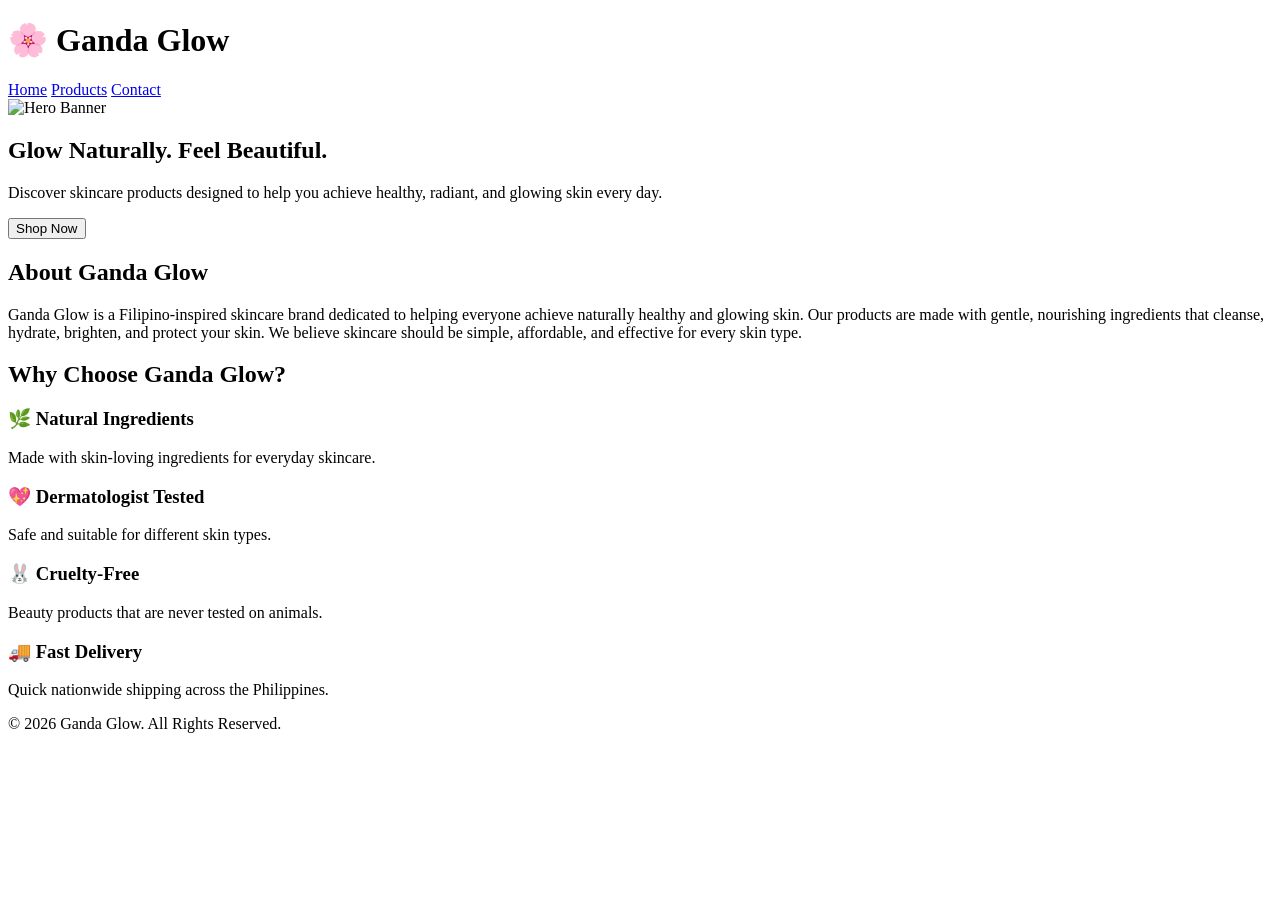
==== index.html @ 42343763 "Add files via upload" ====
<!DOCTYPE html>
<html lang="en">

<head>

    <meta charset="UTF-8">
    <meta name="viewport" content="width=device-width, initial-scale=1.0">
    <meta name="description" content="Ganda Glow offers affordable skincare products for healthy, glowing skin.">

    <title>Ganda Glow | Home</title>

    <link rel="stylesheet" href="css/style.css">

    <link href="https://fonts.googleapis.com/css2?family=Poppins:wght@300;400;600;700&display=swap" rel="stylesheet">

</head>

<body>

<header>

    <h1>🌸 Ganda Glow</h1>

    <nav>
        <a href="index.html">Home</a>
        <a href="products.html">Products</a>
        <a href="contact.html">Contact</a>
    </nav>

</header>

<main>

<section class="hero">

   <img src="./images/hero.png" alt="Hero Banner" class="hero-image">

    <h2>Glow Naturally. Feel Beautiful.</h2>

    <p>
        Discover skincare products designed to help you achieve healthy,
        radiant, and glowing skin every day.
    </p>

    <button onclick="location.href='products.html'">
        Shop Now
    </button>

</section>

<section class="about">

<h2>About Ganda Glow</h2>

<p>

Ganda Glow is a Filipino-inspired skincare brand dedicated to helping everyone achieve naturally healthy and glowing skin.
Our products are made with gentle, nourishing ingredients that cleanse, hydrate, brighten, and protect your skin.
We believe skincare should be simple, affordable, and effective for every skin type.

</p>

</section>

<section class="why">

<h2>Why Choose Ganda Glow?</h2>

<div class="why-container">

<div class="why-card">
<h3>🌿 Natural Ingredients</h3>
<p>Made with skin-loving ingredients for everyday skincare.</p>
</div>

<div class="why-card">
<h3>💖 Dermatologist Tested</h3>
<p>Safe and suitable for different skin types.</p>
</div>

<div class="why-card">
<h3>🐰 Cruelty-Free</h3>
<p>Beauty products that are never tested on animals.</p>
</div>

<div class="why-card">
<h3>🚚 Fast Delivery</h3>
<p>Quick nationwide shipping across the Philippines.</p>
</div>

</div>

</section>

</main>

<footer>

<p>© 2026 Ganda Glow. All Rights Reserved.</p>

</footer>

<script src="js/script.js"></script>

</body>

</html>
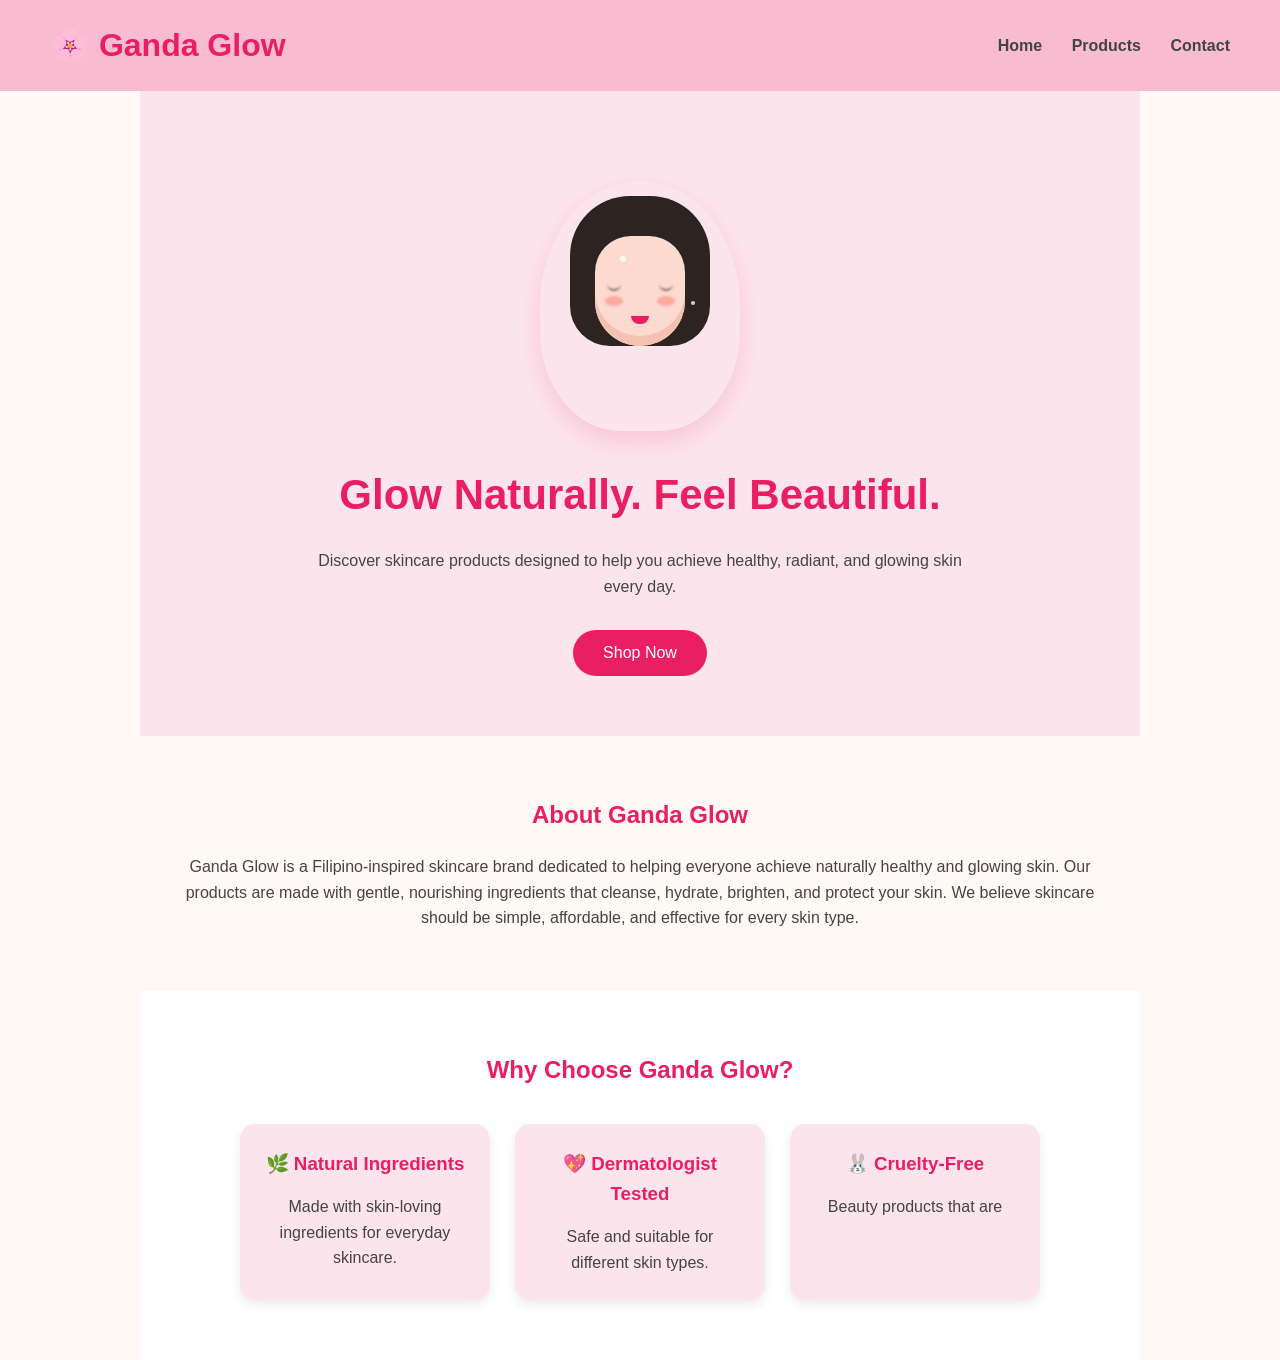
==== commit 84bcf7e8: "Implement" ====
--- a/index.html
+++ b/index.html
@@ -2,38 +2,138 @@
 <html lang="en">
 
 <head>
-
     <meta charset="UTF-8">
     <meta name="viewport" content="width=device-width, initial-scale=1.0">
     <meta name="description" content="Ganda Glow offers affordable skincare products for healthy, glowing skin.">
+    <title>Ganda Glow | Home</title>
+    <link rel="stylesheet" href="style.css">
+    <link href="https://fonts.googleapis.com/css2?family=Poppins:wght@300;400;600;700&display=swap" rel="stylesheet">
+    <style>
+        /* CSS-ONLY ABSTRACT PORTRAIT AND STYLING */
+        .girlier-container {
+            display: flex;
+            flex-direction: column;
+            align-items: center;
+            justify-content: center;
+            margin: 30px auto;
+        }
 
-    <title>Ganda Glow | Home</title>
+        /* Pure CSS Art Base */
+        .css-girl-portrait {
+            position: relative;
+            width: 200px;
+            height: 250px;
+            background: #FCE4EC; /* Soft girly backdrop circle */
+            border-radius: 50% 50% 40% 40%;
+            display: flex;
+            align-items: center;
+            justify-content: center;
+            overflow: hidden;
+            box-shadow: 0 10px 25px rgba(233, 30, 99, 0.15);
+        }
 
-    <link rel="stylesheet" href="css/style.css">
+        /* Dark Smooth Hair silhouette */
+        .css-girl-portrait::before {
+            content: '';
+            position: absolute;
+            top: 15px;
+            width: 140px;
+            height: 150px;
+            background: #2D2321;
+            border-radius: 60px 60px 40px 40px;
+            z-index: 1;
+        }
 
-    <link href="https://fonts.googleapis.com/css2?family=Poppins:wght@300;400;600;700&display=swap" rel="stylesheet">
+        /* Face and Neck structure */
+        .css-girl-portrait::after {
+            content: '';
+            position: absolute;
+            top: 55px;
+            width: 90px;
+            height: 110px;
+            background: #FCDAD0;
+            border-radius: 40px 40px 50px 50px;
+            z-index: 2;
+            box-shadow: inset 0 -10px 0 #F5C2B2;
+        }
 
+        /* Cute rosy cheeks and closed glowing eyes using CSS */
+        .face-details {
+            position: absolute;
+            top: 115px;
+            width: 70px;
+            display: flex;
+            justify-content: space-between;
+            z-index: 3;
+        }
+
+        .blush {
+            width: 18px;
+            height: 10px;
+            background: #FF8A80;
+            border-radius: 50%;
+            opacity: 0.6;
+            filter: blur(1px);
+        }
+
+        /* Soft abstract closed lash arches */
+        .eye-arch {
+            position: absolute;
+            width: 14px;
+            height: 7px;
+            border-bottom: 2px solid #2D2321;
+            border-radius: 0 0 10px 10px;
+            top: -12px;
+        }
+        .eye-left { left: 2px; }
+        .eye-right { right: 2px; }
+
+        .lips {
+            position: absolute;
+            top: 135px;
+            width: 18px;
+            height: 8px;
+            background: #E91E63;
+            border-radius: 0 0 10px 10px;
+            z-index: 3;
+        }
+
+        /* Sparkling magic glow items */
+        .sparkle-dot {
+            position: absolute;
+            background: #FFF;
+            border-radius: 50%;
+            z-index: 4;
+            opacity: 0.8;
+        }
+    </style>
 </head>
 
 <body>
 
 <header>
-
     <h1>🌸 Ganda Glow</h1>
-
     <nav>
         <a href="index.html">Home</a>
         <a href="products.html">Products</a>
         <a href="contact.html">Contact</a>
     </nav>
-
 </header>
 
 <main>
-
 <section class="hero">
 
-   <img src="./images/hero.png" alt="Hero Banner" class="hero-image">
+    <div class="girlier-container">
+        <div class="css-girl-portrait">
+            <div class="face-details">
+                <div class="blush"><div class="eye-arch eye-left"></div></div>
+                <div class="blush"><div class="eye-arch eye-right"></div></div>
+            </div>
+            <div class="lips"></div>
+            <div class="sparkle-dot" style="width: 6px; height: 6px; top: 75px; left: 80px;"></div>
+            <div class="sparkle-dot" style="width: 4px; height: 4px; top: 120px; right: 45px;"></div>
+        </div>
+    </div>
 
     <h2>Glow Naturally. Feel Beautiful.</h2>
 
@@ -45,63 +145,34 @@
     <button onclick="location.href='products.html'">
         Shop Now
     </button>
-
 </section>
 
 <section class="about">
-
-<h2>About Ganda Glow</h2>
-
-<p>
-
-Ganda Glow is a Filipino-inspired skincare brand dedicated to helping everyone achieve naturally healthy and glowing skin.
-Our products are made with gentle, nourishing ingredients that cleanse, hydrate, brighten, and protect your skin.
-We believe skincare should be simple, affordable, and effective for every skin type.
-
-</p>
-
+    <h2>About Ganda Glow</h2>
+    <p>
+        Ganda Glow is a Filipino-inspired skincare brand dedicated to helping
+        everyone achieve naturally healthy and glowing skin. Our products are
+        made with gentle, nourishing ingredients that cleanse, hydrate,
+        brighten, and protect your skin.
+        We believe skincare should be simple, affordable, and effective for
+        every skin type.
+    </p>
 </section>
 
 <section class="why">
+    <h2>Why Choose Ganda Glow?</h2>
 
-<h2>Why Choose Ganda Glow?</h2>
+    <div class="why-container">
+        <div class="why-card">
+            <h3>🌿 Natural Ingredients</h3>
+            <p>Made with skin-loving ingredients for everyday skincare.</p>
+        </div>
 
-<div class="why-container">
+        <div class="why-card">
+            <h3>💖 Dermatologist Tested</h3>
+            <p>Safe and suitable for different skin types.</p>
+        </div>
 
-<div class="why-card">
-<h3>🌿 Natural Ingredients</h3>
-<p>Made with skin-loving ingredients for everyday skincare.</p>
-</div>
-
-<div class="why-card">
-<h3>💖 Dermatologist Tested</h3>
-<p>Safe and suitable for different skin types.</p>
-</div>
-
-<div class="why-card">
-<h3>🐰 Cruelty-Free</h3>
-<p>Beauty products that are never tested on animals.</p>
-</div>
-
-<div class="why-card">
-<h3>🚚 Fast Delivery</h3>
-<p>Quick nationwide shipping across the Philippines.</p>
-</div>
-
-</div>
-
-</section>
-
-</main>
-
-<footer>
-
-<p>© 2026 Ganda Glow. All Rights Reserved.</p>
-
-</footer>
-
-<script src="js/script.js"></script>
-
-</body>
-
-</html>+        <div class="why-card">
+            <h3>🐰 Cruelty-Free</h3>
+            <p>Beauty products that are
--- a/style.css
+++ b/style.css
@@ -0,0 +1,262 @@
+/* ==========================
+   Ganda Glow - style.css
+========================== */
+
+/* Reset */
+* {
+    margin: 0;
+    padding: 0;
+    box-sizing: border-box;
+}
+
+/* Body */
+body {
+    font-family: 'Poppins', sans-serif;
+    background: #FFF8F5;
+    color: #444;
+    line-height: 1.6;
+}
+
+/* Header */
+header {
+    background: #F8BBD0;
+    display: flex;
+    justify-content: space-between;
+    align-items: center;
+    padding: 20px 50px;
+}
+
+header h1 {
+    color: #E91E63;
+    font-size: 32px;
+}
+
+nav a {
+    text-decoration: none;
+    color: #444;
+    margin-left: 25px;
+    font-weight: 600;
+    transition: 0.3s;
+}
+
+nav a:hover {
+    color: #E91E63;
+}
+
+/* Hero */
+.hero {
+    background: #FCE4EC;
+    text-align: center;
+    padding: 60px 20px;
+}
+
+.hero-image {
+    width: 100%;
+    max-width: 900px;
+    display: block;
+    margin: 0 auto 25px;
+    border-radius: 20px;
+    box-shadow: 0 8px 20px rgba(0,0,0,0.15);
+}
+
+.hero h2 {
+    font-size: 42px;
+    color: #E91E63;
+    margin-bottom: 20px;
+}
+
+.hero p {
+    max-width: 650px;
+    margin: auto;
+    margin-bottom: 30px;
+}
+
+.hero button {
+    background: #E91E63;
+    color: white;
+    border: none;
+    padding: 14px 30px;
+    border-radius: 30px;
+    cursor: pointer;
+    font-size: 16px;
+}
+
+.hero button:hover {
+    background: #C2185B;
+}
+
+/* Sections */
+section {
+    max-width: 1000px;
+    margin: auto;
+}
+
+/* About */
+.about {
+    padding: 60px 30px;
+    text-align: center;
+}
+
+.about h2 {
+    color: #E91E63;
+    margin-bottom: 20px;
+}
+
+/* Featured Products */
+.featured {
+    padding: 60px 30px;
+    text-align: center;
+}
+
+.featured h2 {
+    color: #E91E63;
+    margin-bottom: 30px;
+}
+
+.collection-image {
+    width: 100%;
+    max-width: 850px;
+    display: block;
+    margin: 25px auto;
+    border-radius: 20px;
+    box-shadow: 0 8px 20px rgba(0,0,0,0.15);
+}
+
+.collection-text {
+    max-width: 750px;
+    margin: auto;
+    margin-bottom: 40px;
+}
+
+/* Product Cards */
+.product-list {
+    display: grid;
+    grid-template-columns: repeat(auto-fit, minmax(250px,1fr));
+    gap: 25px;
+}
+
+.product-item {
+    background: white;
+    padding: 25px;
+    border-radius: 15px;
+    box-shadow: 0 5px 15px rgba(0,0,0,0.1);
+    transition: 0.3s;
+}
+
+.product-item:hover {
+    transform: translateY(-8px);
+}
+
+.product-item h3 {
+    color: #E91E63;
+    margin-bottom: 12px;
+}
+
+.product-item strong {
+    color: #E91E63;
+    font-size: 20px;
+}
+
+/* Why Choose */
+.why {
+    padding: 60px 30px;
+    background: white;
+    text-align: center;
+}
+
+.why h2 {
+    color: #E91E63;
+    margin-bottom: 35px;
+}
+
+.why-container {
+    display: flex;
+    flex-wrap: wrap;
+    justify-content: center;
+    gap: 25px;
+}
+
+.why-card {
+    width: 250px;
+    background: #FCE4EC;
+    padding: 25px;
+    border-radius: 15px;
+    box-shadow: 0 5px 12px rgba(0,0,0,0.08);
+}
+
+.why-card h3 {
+    color: #E91E63;
+    margin-bottom: 15px;
+}
+
+/* Contact Form */
+form {
+    max-width: 500px;
+    margin: 30px auto;
+    text-align: left;
+}
+
+form label {
+    color: #E91E63;
+    font-weight: bold;
+}
+
+form input,
+form textarea {
+    width: 100%;
+    padding: 12px;
+    margin-top: 8px;
+    margin-bottom: 20px;
+    border: 2px solid #F8BBD0;
+    border-radius: 10px;
+    font-size: 16px;
+    font-family: 'Poppins', sans-serif;
+}
+
+form input:focus,
+form textarea:focus {
+    outline: none;
+    border-color: #E91E63;
+}
+
+form button {
+    background: #E91E63;
+    color: white;
+    border: none;
+    padding: 12px 25px;
+    border-radius: 30px;
+    cursor: pointer;
+    font-size: 16px;
+}
+
+form button:hover {
+    background: #C2185B;
+}
+
+/* Footer */
+footer {
+    background: #F8BBD0;
+    text-align: center;
+    padding: 20px;
+    margin-top: 50px;
+}
+
+/* Mobile */
+@media(max-width:768px){
+    header {
+        flex-direction: column;
+    }
+
+    nav {
+        margin-top: 15px;
+    }
+
+    nav a {
+        display: inline-block;
+        margin: 10px;
+    }
+
+    .hero h2 {
+        font-size: 30px;
+    }
+}
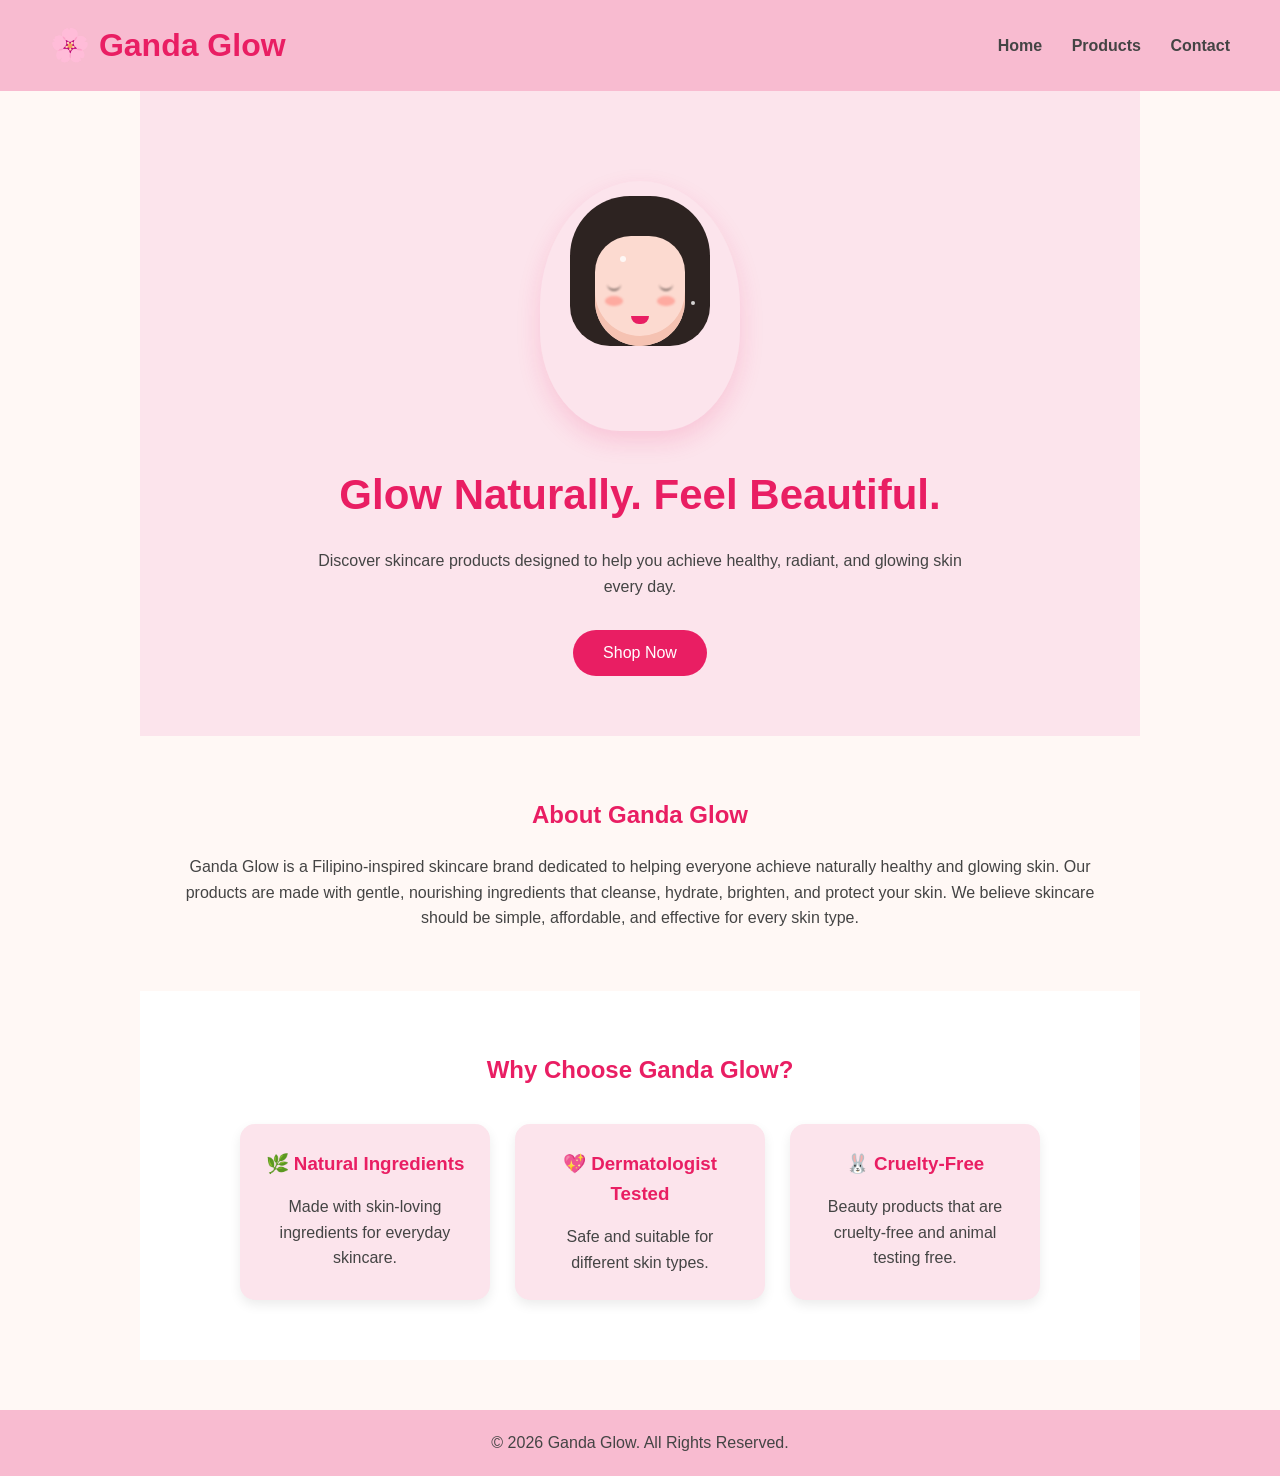
==== commit 3bea41f8: "Add footer" ====
--- a/index.html
+++ b/index.html
@@ -175,4 +175,14 @@
 
         <div class="why-card">
             <h3>🐰 Cruelty-Free</h3>
-            <p>Beauty products that are+            <p>Beauty products that are cruelty-free and animal testing free.</p>
+	</div>
+    </div>
+</section>
+</main>
+
+<footer>
+    <p>© 2026 Ganda Glow. All Rights Reserved.</p>
+</footer>
+</body>
+</html>
